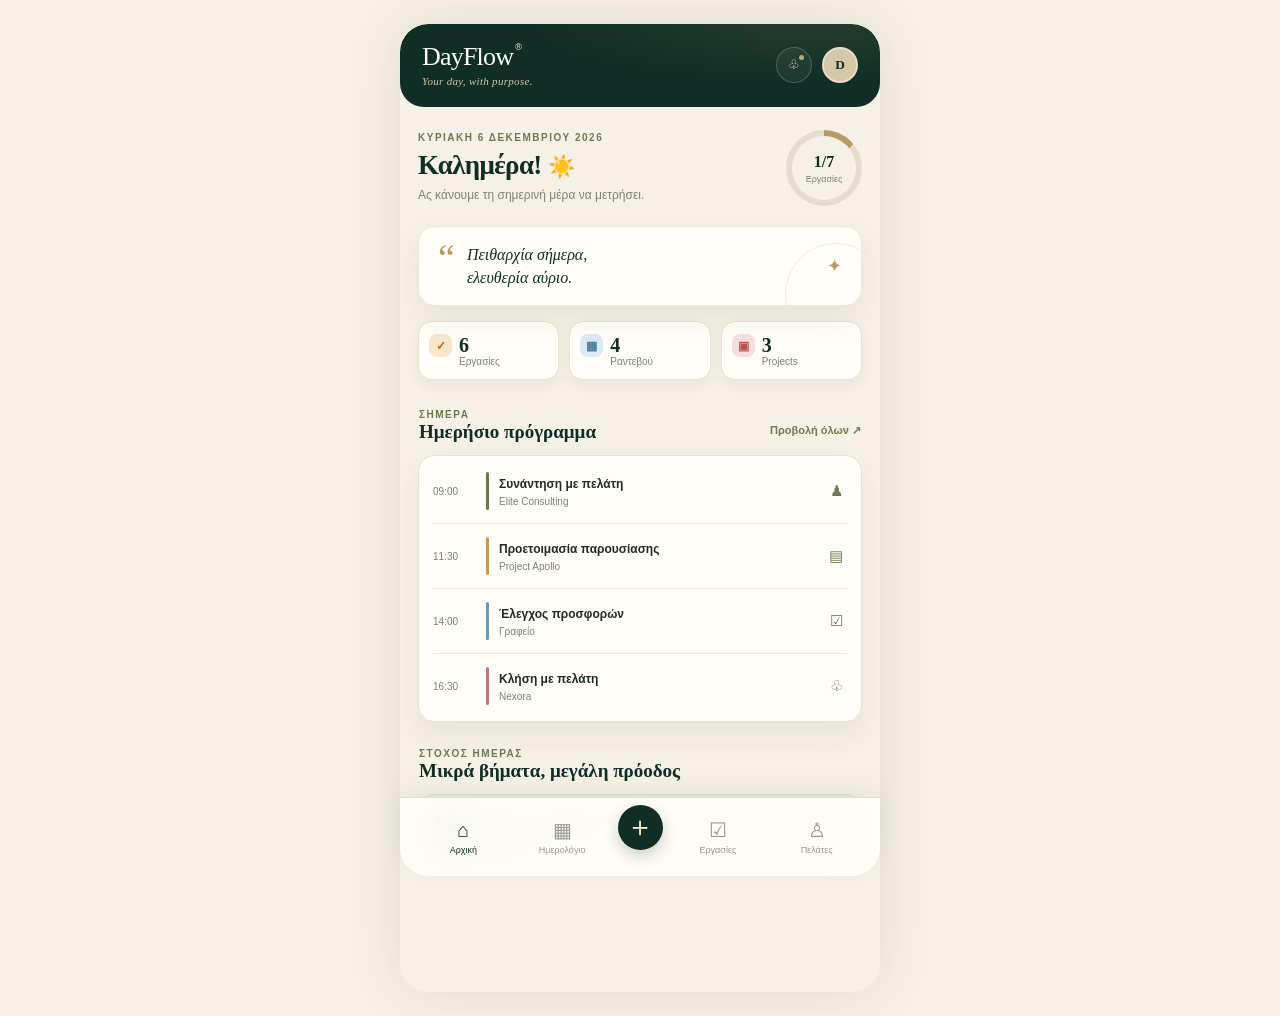
==== index.html @ a5a1eb86 "Add DayFlow app files" ====
<!doctype html>
<html lang="el">
<head>
  <meta charset="utf-8">
  <meta name="viewport" content="width=device-width, initial-scale=1, viewport-fit=cover">
  <meta name="theme-color" content="#102e25">
  <meta name="description" content="DayFlow — προσωπική και επαγγελματική οργάνωση">
  <link rel="manifest" href="manifest.webmanifest">
  <link rel="icon" href="icon.svg" type="image/svg+xml">
  <link rel="stylesheet" href="styles.css">
  <title>DayFlow</title>
</head>
<body>
  <div class="app-shell">
    <header class="topbar">
      <div class="brand-lockup">
        <div class="brand">DayFlow<span>®</span></div>
        <div class="brand-sub">Your day, with purpose.</div>
      </div>
      <div class="top-actions">
        <button class="icon-button" id="notificationsBtn" aria-label="Ειδοποιήσεις">♧<i class="notification-dot"></i></button>
        <button class="avatar" id="profileBtn" aria-label="Προφίλ">D</button>
      </div>
    </header>

    <main id="mainContent">
      <section class="view active" id="view-home">
        <div class="welcome-row">
          <div>
            <p class="eyebrow" id="todayLabel">Τρίτη, 15 Απριλίου 2025</p>
            <h1>Καλημέρα! <span>☀️</span></h1>
            <p class="muted">Ας κάνουμε τη σημερινή μέρα να μετρήσει.</p>
          </div>
          <div class="progress-ring" style="--progress:50%">
            <div><strong id="progressCount">3/6</strong><small>Εργασίες</small></div>
          </div>
        </div>

        <div class="quote-card">
          <span class="quote-mark">“</span>
          <p>Πειθαρχία σήμερα,<br>ελευθερία αύριο.</p>
          <span class="quote-gold">✦</span>
        </div>

        <div class="stat-grid">
          <button class="stat-card" data-goto="tasks"><span class="stat-icon orange">✓</span><strong id="taskStat">5</strong><small>Εργασίες</small></button>
          <button class="stat-card" data-goto="calendar"><span class="stat-icon blue">▦</span><strong id="meetingStat">2</strong><small>Ραντεβού</small></button>
          <button class="stat-card" data-goto="projects"><span class="stat-icon red">▣</span><strong id="projectStat">4</strong><small>Projects</small></button>
        </div>

        <div class="section-heading"><div><span class="section-kicker">Σήμερα</span><h2>Ημερήσιο πρόγραμμα</h2></div><button class="text-button" data-goto="calendar">Προβολή όλων ↗</button></div>
        <div class="timeline-card" id="homeSchedule"></div>
        <div class="section-heading compact"><div><span class="section-kicker">Στόχος ημέρας</span><h2>Μικρά βήματα, μεγάλη πρόοδος</h2></div></div>
        <div class="goal-card"><div class="goal-icon">✧</div><div class="goal-copy"><strong>Κράτα τον ρυθμό σου</strong><p>Ολοκλήρωσε τις σημαντικότερες εργασίες πριν το μεσημέρι.</p><div class="thin-progress"><span id="goalProgress"></span></div></div><span class="goal-percent" id="goalPercent">50%</span></div>
      </section>

      <section class="view" id="view-calendar">
        <div class="page-title-row"><div><p class="eyebrow">Οργάνωσε τον χρόνο σου</p><h1>Ημερολόγιο</h1></div><button class="round-add" data-add="event">＋</button></div>
        <div class="month-head"><button class="plain-icon" id="prevMonth">‹</button><h2 id="monthTitle">Απρίλιος 2025</h2><button class="plain-icon" id="nextMonth">›</button></div>
        <div class="weekday-row"><span>Δε</span><span>Τρ</span><span>Τε</span><span>Πε</span><span>Πα</span><span>Σα</span><span>Κυ</span></div>
        <div class="calendar-grid" id="calendarGrid"></div>
        <div class="segmented" id="calendarModes"><button class="selected" data-mode="day">Ημέρα</button><button data-mode="week">Εβδομάδα</button><button data-mode="month">Μήνας</button></div>
        <div class="section-heading"><div><span class="section-kicker" id="selectedDateLabel">15 Απριλίου</span><h2 id="calendarAgendaTitle">Πρόγραμμα ημέρας</h2></div><button class="text-button" data-add="event">+ Νέο</button></div>
        <div class="agenda-list" id="calendarAgenda"></div>
      </section>

      <section class="view" id="view-tasks">
        <div class="page-title-row"><div><p class="eyebrow">Συγκεντρώσου σε όσα μετρούν</p><h1>Εργασίες</h1></div><button class="round-add" data-add="task">＋</button></div>
        <div class="filter-pills" id="taskFilters"><button class="selected" data-filter="all">Όλες</button><button data-filter="today">Σημερινές</button><button data-filter="progress">Σε εξέλιξη</button><button data-filter="done">Ολοκληρωμένες</button></div>
        <label class="search-box"><span>⌕</span><input id="taskSearch" placeholder="Αναζήτηση εργασιών..."><button id="clearSearch" aria-label="Καθαρισμός">×</button></label>
        <div id="taskList" class="task-groups"></div>
      </section>

      <section class="view" id="view-clients">
        <div class="page-title-row"><div><p class="eyebrow">Οι επαγγελματικές σου σχέσεις</p><h1>Πελάτες</h1></div><button class="round-add" data-add="client">＋</button></div>
        <label class="search-box"><span>⌕</span><input id="clientSearch" placeholder="Αναζήτηση πελατών..."></label>
        <div class="filter-pills" id="clientFilters"><button class="selected" data-filter="all">Όλοι</button><button data-filter="active">Ενεργοί</button><button data-filter="prospect">Προοπτικοί</button></div>
        <div class="client-list" id="clientList"></div>
      </section>

      <section class="view" id="view-projects">
        <div class="page-title-row"><div><p class="eyebrow">Από την ιδέα στην υλοποίηση</p><h1>Projects</h1></div><button class="round-add" data-add="project">＋</button></div>
        <div class="filter-pills" id="projectFilters"><button class="selected" data-filter="all">Όλα</button><button data-filter="progress">Σε εξέλιξη</button><button data-filter="done">Ολοκληρωμένα</button></div>
        <div class="project-list" id="projectList"></div>
      </section>

      <section class="view" id="view-settings">
        <div class="page-title-row"><div><p class="eyebrow">Προσαρμοσμένο σε εσένα</p><h1>Ρυθμίσεις</h1></div><div class="settings-seal">✦</div></div>
        <div class="settings-card"><h3>Εμφάνιση</h3><div class="setting-row"><span>Χρώμα εφαρμογής</span><span class="swatch"></span><select id="themeSelect"><option value="forest">Κυπαρισσί</option><option value="olive">Ελιά</option><option value="burgundy">Μπορντό</option></select></div><div class="setting-row"><span>Συμπαγής προβολή</span><label class="switch"><input id="compactToggle" type="checkbox"><span></span></label></div></div>
        <div class="settings-card"><h3>Υπενθυμίσεις</h3><div class="setting-row"><span>Υπενθυμίσεις εργασιών</span><label class="switch"><input type="checkbox" checked><span></span></label></div><div class="setting-row"><span>Υπενθυμίσεις ραντεβού</span><label class="switch"><input type="checkbox" checked><span></span></label></div><div class="setting-row"><span>Ημερήσια σύνοψη</span><label class="switch"><input type="checkbox"><span></span></label></div><p class="settings-note">Οι ειδοποιήσεις συστήματος χρειάζονται άδεια από τη συσκευή και υποστήριξη από τον browser.</p></div>
        <div class="settings-card"><h3>Τα δεδομένα σου</h3><button class="setting-action" id="exportBtn"><span>⇩</span><span><strong>Εξαγωγή δεδομένων</strong><small>Αποθήκευση αντιγράφου JSON</small></span><b>›</b></button><label class="setting-action import-action"><span>⇧</span><span><strong>Εισαγωγή δεδομένων</strong><small>Επαναφορά από αντίγραφο</small></span><b>›</b><input id="importInput" type="file" accept="application/json"></label><button class="setting-action danger" id="resetBtn"><span>⌫</span><span><strong>Επαναφορά demo δεδομένων</strong><small>Επαναφέρει τα αρχικά παραδείγματα</small></span><b>›</b></button></div>
        <p class="app-version">DAYFLOW · YOUR DAY, WITH PURPOSE · v0.2</p>
      </section>
    </main>

    <nav class="bottom-nav" aria-label="Κύρια πλοήγηση">
      <button class="nav-item active" data-view="home"><span class="nav-glyph">⌂</span><small>Αρχική</small></button>
      <button class="nav-item" data-view="calendar"><span class="nav-glyph">▦</span><small>Ημερολόγιο</small></button>
      <button class="nav-add" id="quickAdd" aria-label="Προσθήκη">＋</button>
      <button class="nav-item" data-view="tasks"><span class="nav-glyph">☑</span><small>Εργασίες</small></button>
      <button class="nav-item" data-view="clients"><span class="nav-glyph">♙</span><small>Πελάτες</small></button>
    </nav>
  </div>

  <div class="modal-backdrop" id="modalBackdrop">
    <section class="modal-sheet" role="dialog" aria-modal="true" aria-labelledby="modalTitle">
      <div class="sheet-handle"></div>
      <div class="modal-heading"><div><p class="eyebrow" id="modalEyebrow">DAYFLOW · ΝΕΑ ΚΑΤΑΧΩΡΙΣΗ</p><h2 id="modalTitle">Νέα εργασία</h2></div><button class="plain-icon" id="closeModal" aria-label="Κλείσιμο">×</button></div>
      <form id="entryForm">
        <input type="hidden" id="entryType">
        <label class="field-label">Τίτλος<input id="entryTitle" required maxlength="100" placeholder="π.χ. Προετοιμασία παρουσίασης"></label>
        <label class="field-label">Περιγραφή<textarea id="entryDescription" rows="2" placeholder="Πρόσθεσε λεπτομέρειες..."></textarea></label>
        <div class="field-pair"><label class="field-label">Ημερομηνία<input id="entryDate" type="date" required></label><label class="field-label">Ώρα<input id="entryTime" type="time" value="10:00"></label></div>
        <div class="field-pair"><label class="field-label">Προτεραιότητα<select id="entryPriority"><option value="medium">Μεσαία</option><option value="high">Υψηλή</option><option value="low">Χαμηλή</option></select></label><label class="field-label">Κατηγορία<select id="entryCategory"><option>Εργασία</option><option>Προσωπικά</option><option>Συνάντηση</option><option>Οικονομικά</option><option>Υγεία</option></select></label></div>
        <label class="field-label">Υπενθύμιση<select id="entryReminder"><option value="none">Χωρίς υπενθύμιση</option><option value="10">10 λεπτά πριν</option><option value="30">30 λεπτά πριν</option><option value="60">1 ώρα πριν</option></select></label>
        <button class="primary-button" type="submit" id="saveEntry">Αποθήκευση καταχώρισης <span>↗</span></button>
      </form>
    </section>
  </div>
  <div class="toast" id="toast" role="status"></div>
  <script src="app.js"></script>
</body>
</html>
---- styles.css ----
:root{--forest:#102e25;--forest2:#183e31;--olive:#6d7850;--gold:#b79b61;--cream:#f6f1e6;--paper:#fffdf7;--ink:#202b25;--muted:#7c8177;--line:#e8e0d1;--rose:#f2d6d5;--blue:#d9e8ef;--sage:#dce8d7;--amber:#f5e5bd;--shadow:0 12px 30px rgba(35,45,34,.07)}
*{box-sizing:border-box}html{background:#e8e3d8}body{margin:0;color:var(--ink);font-family:Inter,-apple-system,BlinkMacSystemFont,"Segoe UI",sans-serif;background:var(--cream);font-size:14px;-webkit-font-smoothing:antialiased}.app-shell{max-width:480px;min-height:100dvh;margin:0 auto;background:var(--cream);position:relative;padding-bottom:92px;overflow:hidden;box-shadow:0 0 55px #1d34251c}.topbar{background:var(--forest);color:#fffdf7;padding:18px 22px 20px;display:flex;align-items:center;justify-content:space-between;border-radius:0 0 24px 24px;position:relative}.topbar:after{content:"";position:absolute;inset:0;opacity:.12;background:radial-gradient(ellipse at 90% 0%,#b8a36c 0,transparent 50%);pointer-events:none}.brand{font-family:Georgia,serif;font-size:26px;letter-spacing:-.8px}.brand span{font:9px sans-serif;vertical-align:top;margin-left:2px}.brand-sub{font:italic 11px Georgia,serif;color:#d0c7a9;margin-top:3px;letter-spacing:.3px}.top-actions{display:flex;gap:10px;align-items:center;z-index:1}.icon-button,.avatar{width:36px;height:36px;border-radius:50%;display:grid;place-items:center;border:1px solid #ffffff30;background:#ffffff0d;color:#f6f1e6;position:relative}.notification-dot{position:absolute;right:7px;top:7px;width:5px;height:5px;background:#c4a76a;border-radius:50%}.avatar{background:#d6c7a8;color:var(--forest);font-family:Georgia,serif;font-weight:bold;border:2px solid #ffffff65}main{padding:23px 18px 28px}.view{display:none;animation:fade .22s ease}.view.active{display:block}@keyframes fade{from{opacity:.4;transform:translateY(4px)}to{opacity:1;transform:none}}h1,h2,h3,p{margin-top:0}h1{font:600 27px Georgia,serif;letter-spacing:-.65px;margin-bottom:5px;color:var(--forest)}h1 span{font-family:sans-serif;font-size:22px}.eyebrow,.section-kicker{font-size:10px;text-transform:uppercase;letter-spacing:1.5px;color:var(--olive);font-weight:700;margin:0 0 7px}.muted{font-size:12px;color:var(--muted);margin:0;line-height:1.5}.welcome-row{display:flex;justify-content:space-between;align-items:center;gap:12px}.progress-ring{width:76px;height:76px;flex:none;border-radius:50%;display:grid;place-items:center;background:conic-gradient(var(--gold) var(--progress),#e4ddcd 0);position:relative}.progress-ring:before{content:"";position:absolute;inset:6px;background:var(--cream);border-radius:50%}.progress-ring div{position:relative;text-align:center;display:flex;flex-direction:column;gap:3px}.progress-ring strong{font:600 16px Georgia,serif;color:var(--forest)}.progress-ring small{font-size:9px;color:var(--muted)}.quote-card{margin:20px 0 15px;background:var(--paper);border:1px solid #eee6d7;border-radius:17px;padding:16px 19px;display:flex;align-items:center;gap:12px;box-shadow:var(--shadow);position:relative;overflow:hidden}.quote-card:after{content:"";position:absolute;right:-26px;bottom:-40px;width:100px;height:100px;border:1px solid #c8b27c40;border-radius:50%}.quote-mark{font:38px Georgia,serif;color:var(--gold);align-self:flex-start;line-height:.8}.quote-card p{font:italic 16px Georgia,serif;color:var(--forest);line-height:1.45;margin:0}.quote-gold{margin-left:auto;color:var(--gold);font-size:18px}.stat-grid{display:grid;grid-template-columns:repeat(3,1fr);gap:10px}.stat-card{background:var(--paper);border:1px solid var(--line);border-radius:14px;padding:12px 10px;text-align:left;display:grid;grid-template-columns:24px 1fr;column-gap:6px;align-items:center;color:var(--ink);box-shadow:0 5px 14px #172e2010}.stat-icon{width:23px;height:23px;display:grid;place-items:center;border-radius:8px;font-weight:bold;font-size:12px}.orange{background:#f9e5cb;color:#b46c28}.blue{background:#dce8f3;color:#4b7b9b}.red{background:#f6dedd;color:#b5524b}.stat-card strong{font:600 20px Georgia,serif;color:var(--forest)}.stat-card small{grid-column:2;font-size:10px;color:var(--muted);margin-top:-1px}.section-heading{display:flex;align-items:end;justify-content:space-between;margin:25px 1px 12px;gap:8px}.section-heading h2{font:600 19px Georgia,serif;color:var(--forest);margin:0}.section-heading .section-kicker{margin-bottom:5px}.text-button{border:0;background:transparent;color:var(--olive);font-size:11px;font-weight:700;padding:6px 0;white-space:nowrap}.timeline-card{background:var(--paper);border:1px solid var(--line);border-radius:16px;padding:3px 14px;box-shadow:var(--shadow)}.timeline-row{display:grid;grid-template-columns:43px 3px 1fr 22px;gap:10px;align-items:center;padding:13px 0;border-bottom:1px solid #eee8dc}.timeline-row:last-child{border-bottom:0}.time{font-size:10px;color:var(--muted);font-variant-numeric:tabular-nums}.timeline-line{height:38px;border-radius:5px;background:var(--olive)}.timeline-row:nth-child(2) .timeline-line{background:#c69b4c}.timeline-row:nth-child(3) .timeline-line{background:#7197b2}.timeline-row:nth-child(4) .timeline-line{background:#bb7a79}.timeline-title{font-size:12px;font-weight:650;line-height:1.4}.timeline-sub{font-size:10px;color:var(--muted);margin-top:3px}.timeline-symbol{color:var(--olive);font-size:15px;text-align:center}.compact{margin-top:22px}.goal-card{display:flex;align-items:center;gap:12px;background:#e7eadb;border:1px solid #d8dfc7;border-radius:15px;padding:14px}.goal-icon{width:36px;height:36px;display:grid;place-items:center;background:var(--forest);color:#e2d1a0;border-radius:11px;font-size:20px;flex:none}.goal-copy{flex:1;min-width:0}.goal-copy strong{font:600 14px Georgia,serif;color:var(--forest)}.goal-copy p{font-size:10px;color:#6c7563;margin:5px 0 8px;line-height:1.4}.thin-progress{height:4px;background:#cbd3bb;border-radius:4px;overflow:hidden}.thin-progress span{display:block;width:50%;height:100%;background:var(--forest);border-radius:4px}.goal-percent{font-size:11px;color:var(--forest);font-weight:700}.page-title-row{display:flex;justify-content:space-between;align-items:center;margin-bottom:20px}.page-title-row h1{margin:0}.round-add{width:38px;height:38px;border:0;background:var(--forest);color:#fff8e9;border-radius:50%;font-size:24px;box-shadow:0 5px 12px #102e2524}.month-head{display:flex;align-items:center;justify-content:space-between;margin:8px 0 17px}.month-head h2{font:600 18px Georgia,serif;color:var(--forest);margin:0}.plain-icon{border:0;background:transparent;color:var(--forest);font-size:27px;width:34px;height:34px}.weekday-row,.calendar-grid{display:grid;grid-template-columns:repeat(7,1fr);gap:5px}.weekday-row{font-size:10px;color:var(--muted);text-align:center;margin-bottom:9px}.calendar-day{min-height:42px;border:0;background:transparent;border-radius:12px;color:var(--ink);font-size:12px;position:relative}.calendar-day.muted-day{color:#c2bdb1}.calendar-day.selected{background:var(--forest);color:#fff8e9;box-shadow:0 4px 10px #102e2528}.calendar-day.today:not(.selected){border:1px solid var(--gold)}.calendar-day.has-events:after{content:"";width:4px;height:4px;background:var(--gold);border-radius:50%;position:absolute;bottom:4px;left:calc(50% - 2px)}.calendar-day.selected:after{background:#e3ce93}.segmented{display:flex;gap:4px;background:#eae4d7;padding:4px;border-radius:12px;margin:18px 0 22px}.segmented button{flex:1;border:0;background:transparent;padding:9px 3px;border-radius:9px;color:var(--muted);font-size:11px}.segmented button.selected{background:var(--forest);color:#fff8e9;box-shadow:0 3px 8px #102e251f}.agenda-list{display:grid;gap:9px}.agenda-item{display:grid;grid-template-columns:46px 4px 1fr auto;gap:10px;align-items:center;background:var(--paper);border:1px solid var(--line);border-radius:13px;padding:12px}.agenda-time{font-size:10px;color:var(--muted)}.agenda-bar{height:42px;border-radius:5px;background:#d9e8ef}.agenda-item:nth-child(3n+2) .agenda-bar{background:#dce8d7}.agenda-item:nth-child(3n) .agenda-bar{background:#f4dfb4}.agenda-title{font-size:12px;font-weight:700}.agenda-sub{font-size:10px;color:var(--muted);margin-top:4px}.agenda-tag{font-size:9px;color:var(--olive);background:#e8eddf;border-radius:7px;padding:5px 6px}.filter-pills{display:flex;gap:6px;overflow-x:auto;padding:1px 0 13px;scrollbar-width:none}.filter-pills button{white-space:nowrap;border:1px solid #e4dccd;border-radius:18px;padding:8px 12px;background:#fffaf0;color:var(--muted);font-size:10px}.filter-pills button.selected{background:var(--forest);border-color:var(--forest);color:#fff8e9}.search-box{display:flex;align-items:center;gap:9px;background:var(--paper);border:1px solid var(--line);border-radius:12px;padding:0 12px;height:43px;margin:4px 0 18px;color:var(--muted)}.search-box span{font-size:21px}.search-box input{border:0;outline:0;background:transparent;min-width:0;flex:1;font:inherit;font-size:12px;color:var(--ink)}.search-box button{border:0;background:transparent;color:var(--muted);font-size:18px}.task-groups{display:grid;gap:18px}.task-group-title{display:flex;align-items:center;gap:8px;font-size:12px;font-weight:750;margin:0 0 8px}.group-dot{width:20px;height:20px;border-radius:7px;display:grid;place-items:center;font-size:11px}.task-card{display:grid;grid-template-columns:22px 1fr 24px;gap:10px;align-items:center;padding:13px 10px;background:var(--paper);border:1px solid var(--line);border-radius:13px;margin-bottom:8px}.check-button{width:19px;height:19px;border:1.5px solid #a6a18f;border-radius:50%;background:transparent;color:white;display:grid;place-items:center;padding:0}.task-card.done .check-button{background:var(--forest);border-color:var(--forest)}.task-card.done .task-name{text-decoration:line-through;color:#99998d}.task-name{font-size:12px;font-weight:700;line-height:1.4}.task-meta{display:flex;gap:7px;align-items:center;flex-wrap:wrap;font-size:10px;color:var(--muted);margin-top:5px}.priority{font-size:9px;font-weight:700;border-radius:6px;padding:4px 6px}.priority.high{color:#a84b45;background:#f8dfda}.priority.medium{color:#94651e;background:#f6e8c9}.priority.low{color:#527b58;background:#e0ebdc}.more-button{border:0;background:transparent;color:#9c9b8f;font-size:18px}.client-list,.project-list{display:grid;gap:10px}.client-card{display:flex;gap:12px;align-items:center;background:var(--paper);border:1px solid var(--line);border-radius:15px;padding:14px}.client-monogram{width:43px;height:43px;border-radius:13px;background:var(--forest);color:#f4e9ce;display:grid;place-items:center;font:20px Georgia,serif;flex:none}.client-info{min-width:0;flex:1}.client-info strong,.project-top strong{display:block;font:600 14px Georgia,serif;color:var(--forest)}.client-info small{display:block;font-size:10px;color:var(--muted);margin-top:5px}.status-pill{font-size:9px;padding:5px 7px;border-radius:7px;background:#dfeadd;color:#456c4a;white-space:nowrap}.status-pill.prospect{background:#f6e7c6;color:#93651d}.project-card{background:var(--paper);border:1px solid var(--line);border-radius:15px;padding:15px}.project-top{display:flex;gap:11px;align-items:center}.project-icon{width:40px;height:40px;border-radius:12px;background:#e1e7d6;color:var(--forest);display:grid;place-items:center;font-size:18px}.project-top>div:nth-child(2){flex:1}.project-top small{display:block;color:var(--muted);font-size:10px;margin-top:5px}.project-count{font-size:10px;color:var(--olive)}.project-progress-meta{display:flex;justify-content:space-between;margin:14px 0 6px;font-size:10px;color:var(--muted)}.project-progress{height:6px;background:#ece6d9;border-radius:6px;overflow:hidden}.project-progress span{display:block;height:100%;background:var(--forest);border-radius:6px}.settings-seal{width:40px;height:40px;border-radius:50%;display:grid;place-items:center;background:#e6e8d8;color:var(--olive);font-size:20px}.settings-card{background:var(--paper);border:1px solid var(--line);border-radius:15px;padding:15px;margin-bottom:13px}.settings-card h3{font:600 17px Georgia,serif;color:var(--forest);margin:0 0 9px}.setting-row{min-height:49px;border-top:1px solid #eee8dc;display:flex;align-items:center;gap:9px;font-size:12px}.setting-row>span:first-child{flex:1}.setting-row select{border:0;background:transparent;color:var(--muted);font:inherit;max-width:120px}.swatch{width:13px;height:13px;border-radius:50%;background:var(--forest);border:2px solid #d7d2c2}.switch{position:relative;width:36px;height:20px;flex:none}.switch input{opacity:0;width:0;height:0}.switch span{position:absolute;inset:0;background:#d7d4c9;border-radius:20px;transition:.2s}.switch span:before{content:"";position:absolute;width:14px;height:14px;left:3px;top:3px;background:white;border-radius:50%;transition:.2s;box-shadow:0 1px 3px #0002}.switch input:checked+span{background:var(--forest)}.switch input:checked+span:before{transform:translateX(16px)}.setting-action{display:flex;align-items:center;gap:12px;width:100%;border:0;border-top:1px solid #eee8dc;background:transparent;text-align:left;padding:12px 0;color:var(--ink)}.setting-action>span:first-child{width:30px;height:30px;border-radius:9px;background:#e9ecdf;color:var(--forest);display:grid;place-items:center;font-size:16px}.setting-action>span:nth-child(2){flex:1}.setting-action strong{display:block;font-size:12px}.setting-action small{display:block;color:var(--muted);font-size:10px;margin-top:4px}.setting-action b{font-size:20px;color:#aaa494;font-weight:400}.setting-action.danger>span:first-child{background:#f7e2df;color:#aa4e48}.import-action{position:relative;cursor:pointer}.import-action input{position:absolute;inset:0;opacity:0;width:100%;cursor:pointer}.settings-note{font-size:10px;line-height:1.5;color:var(--muted);margin:7px 0 0}.app-version{text-align:center;color:#a39e90;font-size:9px;letter-spacing:1.4px;margin:23px 0 0}.bottom-nav{position:fixed;z-index:10;bottom:0;left:50%;transform:translateX(-50%);width:min(480px,100%);height:79px;padding:9px 14px calc(9px + env(safe-area-inset-bottom));display:flex;justify-content:space-between;align-items:center;background:#fffdf7f2;backdrop-filter:blur(18px);border-top:1px solid #e7e0d2;box-shadow:0 -8px 25px #203b2910}.nav-item{flex:1;display:flex;flex-direction:column;align-items:center;gap:4px;border:0;background:transparent;color:#96998e;padding:3px 0}.nav-glyph{font-size:20px;line-height:22px}.nav-item small{font-size:9px}.nav-item.active{color:var(--forest)}.nav-item.active .nav-glyph{color:var(--forest)}.nav-add{width:45px;height:45px;border-radius:50%;border:0;background:var(--forest);color:#f7edcf;font-size:28px;box-shadow:0 6px 15px #102e2533;flex:none;margin:-20px 6px 0}.modal-backdrop{position:fixed;z-index:30;inset:0;background:#101e18a8;display:none;align-items:flex-end;justify-content:center}.modal-backdrop.open{display:flex}.modal-sheet{width:min(480px,100%);max-height:92dvh;overflow:auto;background:var(--cream);border-radius:24px 24px 0 0;padding:10px 20px calc(22px + env(safe-area-inset-bottom));box-shadow:0 -15px 50px #0002;animation:sheetUp .22s ease}@keyframes sheetUp{from{transform:translateY(40px);opacity:.6}to{transform:none;opacity:1}}.sheet-handle{height:4px;width:38px;background:#d5cdbd;border-radius:4px;margin:0 auto 20px}.modal-heading{display:flex;justify-content:space-between;align-items:center;margin-bottom:20px}.modal-heading h2{font:600 25px Georgia,serif;color:var(--forest);margin:0}.modal-heading .eyebrow{font-size:9px}.field-label{display:block;font-size:11px;font-weight:700;color:#5c665a;margin-bottom:14px}.field-label input,.field-label textarea,.field-label select{display:block;width:100%;margin-top:7px;background:var(--paper);border:1px solid #e4dccd;border-radius:10px;padding:12px 11px;color:var(--ink);font:12px inherit;font-size:12px;outline:none}.field-label input:focus,.field-label textarea:focus,.field-label select:focus{border-color:var(--olive);box-shadow:0 0 0 3px #6d78501b}.field-label textarea{resize:vertical}.field-pair{display:grid;grid-template-columns:1fr 1fr;gap:10px}.primary-button{width:100%;border:0;border-radius:12px;background:var(--forest);color:#fff8e9;padding:15px;font-size:13px;font-weight:700;display:flex;justify-content:space-between;align-items:center;margin-top:6px}.toast{position:fixed;z-index:50;bottom:95px;left:50%;transform:translate(-50%,20px);background:var(--forest);color:#fff8e9;padding:12px 17px;border-radius:12px;box-shadow:var(--shadow);font-size:12px;opacity:0;pointer-events:none;transition:.2s;max-width:90%;text-align:center}.toast.show{opacity:1;transform:translate(-50%,0)}.empty-state{background:var(--paper);border:1px dashed #d8d0bf;border-radius:14px;padding:24px 15px;text-align:center;color:var(--muted);font-size:12px}.empty-state strong{display:block;color:var(--forest);font:17px Georgia,serif;margin-bottom:6px}.compact-mode .timeline-row,.compact-mode .task-card{padding-top:8px;padding-bottom:8px}.theme-olive{--forest:#424d2f;--forest2:#596640;--olive:#78845a;--gold:#b7a05e}.theme-burgundy{--forest:#432329;--forest2:#60313a;--olive:#8d6062;--gold:#c0a16a}
@media(min-width:700px){body{padding:24px 0}.app-shell{border-radius:28px;min-height:calc(100dvh - 48px)}.topbar{border-radius:28px 28px 24px 24px}.bottom-nav{bottom:24px;border-radius:0 0 28px 28px}.modal-backdrop{align-items:center}.modal-sheet{border-radius:24px;max-height:88dvh}.sheet-handle{display:none}}
@media(max-width:360px){main{padding:20px 13px}.topbar{padding-left:17px;padding-right:17px}.stat-grid{gap:7px}.stat-card{padding:10px 7px}.stat-card strong{font-size:18px}.welcome-row h1{font-size:24px}.progress-ring{width:68px;height:68px}}
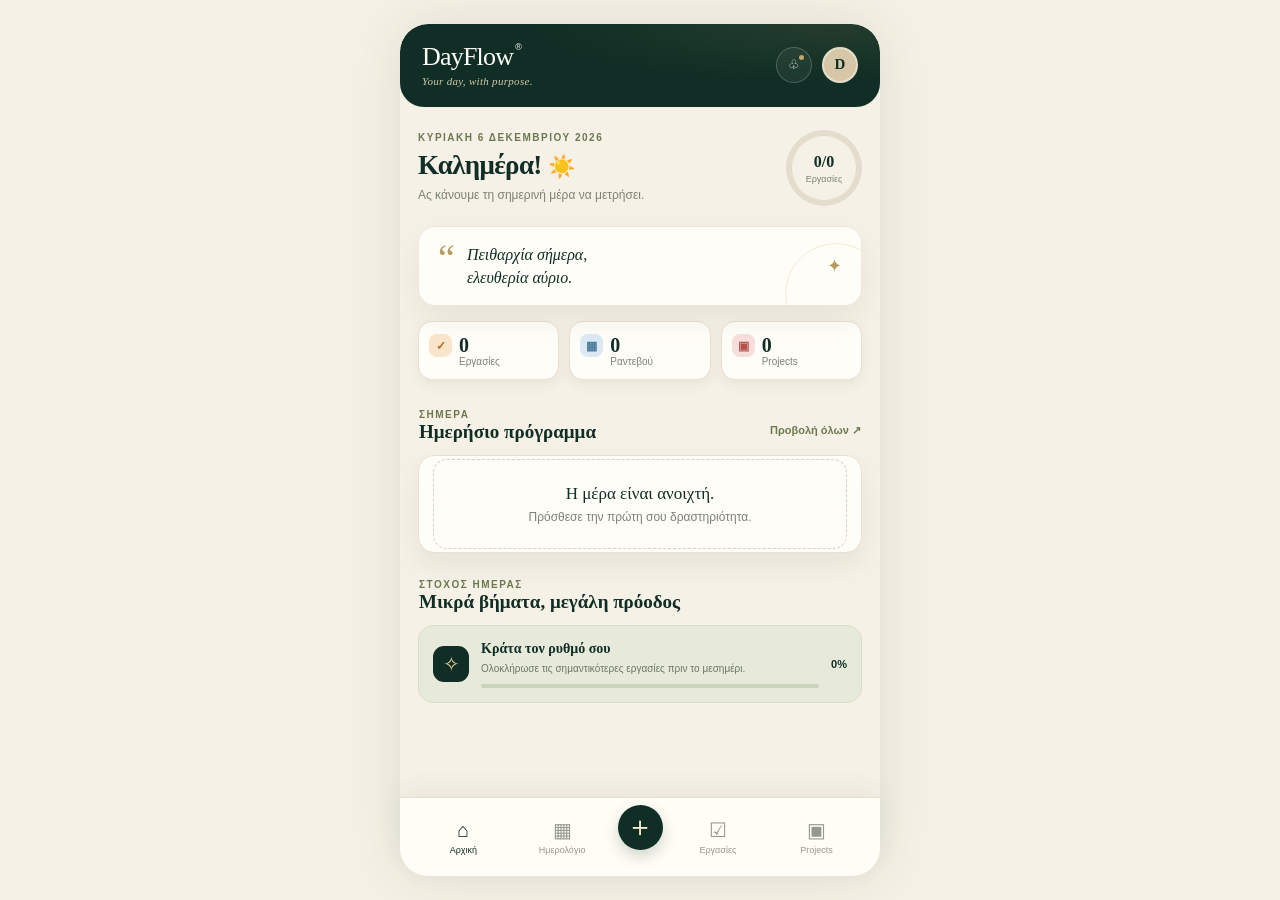
==== commit a8cd71d8: "update1.0" ====
--- a/index.html
+++ b/index.html
@@ -27,12 +27,12 @@
       <section class="view active" id="view-home">
         <div class="welcome-row">
           <div>
-            <p class="eyebrow" id="todayLabel">Τρίτη, 15 Απριλίου 2025</p>
-            <h1>Καλημέρα! <span>☀️</span></h1>
+            <p class="eyebrow" id="todayLabel"></p>
+            <h1 id="welcomeTitle">Καλημέρα! <span>☀️</span></h1>
             <p class="muted">Ας κάνουμε τη σημερινή μέρα να μετρήσει.</p>
           </div>
-          <div class="progress-ring" style="--progress:50%">
-            <div><strong id="progressCount">3/6</strong><small>Εργασίες</small></div>
+          <div class="progress-ring" style="--progress:0%">
+            <div><strong id="progressCount">0/0</strong><small>Εργασίες</small></div>
           </div>
         </div>
 
@@ -43,24 +43,24 @@
         </div>
 
         <div class="stat-grid">
-          <button class="stat-card" data-goto="tasks"><span class="stat-icon orange">✓</span><strong id="taskStat">5</strong><small>Εργασίες</small></button>
-          <button class="stat-card" data-goto="calendar"><span class="stat-icon blue">▦</span><strong id="meetingStat">2</strong><small>Ραντεβού</small></button>
-          <button class="stat-card" data-goto="projects"><span class="stat-icon red">▣</span><strong id="projectStat">4</strong><small>Projects</small></button>
+          <button class="stat-card" data-goto="tasks"><span class="stat-icon orange">✓</span><strong id="taskStat">0</strong><small>Εργασίες</small></button>
+          <button class="stat-card" data-goto="calendar"><span class="stat-icon blue">▦</span><strong id="meetingStat">0</strong><small>Ραντεβού</small></button>
+          <button class="stat-card" data-goto="projects"><span class="stat-icon red">▣</span><strong id="projectStat">0</strong><small>Projects</small></button>
         </div>
 
         <div class="section-heading"><div><span class="section-kicker">Σήμερα</span><h2>Ημερήσιο πρόγραμμα</h2></div><button class="text-button" data-goto="calendar">Προβολή όλων ↗</button></div>
         <div class="timeline-card" id="homeSchedule"></div>
         <div class="section-heading compact"><div><span class="section-kicker">Στόχος ημέρας</span><h2>Μικρά βήματα, μεγάλη πρόοδος</h2></div></div>
-        <div class="goal-card"><div class="goal-icon">✧</div><div class="goal-copy"><strong>Κράτα τον ρυθμό σου</strong><p>Ολοκλήρωσε τις σημαντικότερες εργασίες πριν το μεσημέρι.</p><div class="thin-progress"><span id="goalProgress"></span></div></div><span class="goal-percent" id="goalPercent">50%</span></div>
+        <div class="goal-card"><div class="goal-icon">✧</div><div class="goal-copy"><strong>Κράτα τον ρυθμό σου</strong><p>Ολοκλήρωσε τις σημαντικότερες εργασίες πριν το μεσημέρι.</p><div class="thin-progress"><span id="goalProgress"></span></div></div><span class="goal-percent" id="goalPercent">0%</span></div>
       </section>
 
       <section class="view" id="view-calendar">
         <div class="page-title-row"><div><p class="eyebrow">Οργάνωσε τον χρόνο σου</p><h1>Ημερολόγιο</h1></div><button class="round-add" data-add="event">＋</button></div>
-        <div class="month-head"><button class="plain-icon" id="prevMonth">‹</button><h2 id="monthTitle">Απρίλιος 2025</h2><button class="plain-icon" id="nextMonth">›</button></div>
+        <div class="month-head"><button class="plain-icon" id="prevMonth">‹</button><h2 id="monthTitle"></h2><button class="plain-icon" id="nextMonth">›</button></div>
         <div class="weekday-row"><span>Δε</span><span>Τρ</span><span>Τε</span><span>Πε</span><span>Πα</span><span>Σα</span><span>Κυ</span></div>
         <div class="calendar-grid" id="calendarGrid"></div>
         <div class="segmented" id="calendarModes"><button class="selected" data-mode="day">Ημέρα</button><button data-mode="week">Εβδομάδα</button><button data-mode="month">Μήνας</button></div>
-        <div class="section-heading"><div><span class="section-kicker" id="selectedDateLabel">15 Απριλίου</span><h2 id="calendarAgendaTitle">Πρόγραμμα ημέρας</h2></div><button class="text-button" data-add="event">+ Νέο</button></div>
+        <div class="section-heading"><div><span class="section-kicker" id="selectedDateLabel"></span><h2 id="calendarAgendaTitle">Πρόγραμμα ημέρας</h2></div><button class="text-button" data-add="event">+ Νέο</button></div>
         <div class="agenda-list" id="calendarAgenda"></div>
       </section>
 
@@ -71,13 +71,6 @@
         <div id="taskList" class="task-groups"></div>
       </section>
 
-      <section class="view" id="view-clients">
-        <div class="page-title-row"><div><p class="eyebrow">Οι επαγγελματικές σου σχέσεις</p><h1>Πελάτες</h1></div><button class="round-add" data-add="client">＋</button></div>
-        <label class="search-box"><span>⌕</span><input id="clientSearch" placeholder="Αναζήτηση πελατών..."></label>
-        <div class="filter-pills" id="clientFilters"><button class="selected" data-filter="all">Όλοι</button><button data-filter="active">Ενεργοί</button><button data-filter="prospect">Προοπτικοί</button></div>
-        <div class="client-list" id="clientList"></div>
-      </section>
-
       <section class="view" id="view-projects">
         <div class="page-title-row"><div><p class="eyebrow">Από την ιδέα στην υλοποίηση</p><h1>Projects</h1></div><button class="round-add" data-add="project">＋</button></div>
         <div class="filter-pills" id="projectFilters"><button class="selected" data-filter="all">Όλα</button><button data-filter="progress">Σε εξέλιξη</button><button data-filter="done">Ολοκληρωμένα</button></div>
@@ -86,10 +79,37 @@
 
       <section class="view" id="view-settings">
         <div class="page-title-row"><div><p class="eyebrow">Προσαρμοσμένο σε εσένα</p><h1>Ρυθμίσεις</h1></div><div class="settings-seal">✦</div></div>
-        <div class="settings-card"><h3>Εμφάνιση</h3><div class="setting-row"><span>Χρώμα εφαρμογής</span><span class="swatch"></span><select id="themeSelect"><option value="forest">Κυπαρισσί</option><option value="olive">Ελιά</option><option value="burgundy">Μπορντό</option></select></div><div class="setting-row"><span>Συμπαγής προβολή</span><label class="switch"><input id="compactToggle" type="checkbox"><span></span></label></div></div>
+
+        <div class="settings-card profile-settings-card">
+          <h3>Προσωπικό προφίλ</h3>
+          <div class="profile-editor">
+            <div class="profile-photo-wrap"><div class="profile-photo-preview" id="profilePhotoPreview">D</div><label class="photo-upload-button" for="profilePhotoInput">＋ Φωτογραφία</label><input id="profilePhotoInput" type="file" accept="image/*" class="visually-hidden"></div>
+            <p class="settings-note">Η φωτογραφία και τα στοιχεία προφίλ αποθηκεύονται σε αυτή τη συσκευή.</p>
+          </div>
+          <form id="profileForm">
+            <label class="field-label">Όνομα εμφάνισης<input id="profileName" maxlength="60" placeholder="π.χ. Αλέξανδρος"></label>
+            <label class="field-label">Ιδιότητα / Επάγγελμα<input id="profileRole" maxlength="80" placeholder="π.χ. Creative Director"></label>
+            <label class="field-label">Email<input id="profileEmail" type="email" maxlength="120" placeholder="name@example.com"></label>
+            <label class="field-label">Σύντομη περιγραφή<textarea id="profileBio" rows="2" maxlength="240" placeholder="Λίγα λόγια για εσένα..."></textarea></label>
+            <button class="primary-button" type="submit">Αποθήκευση προφίλ <span>↗</span></button>
+          </form>
+        </div>
+
+        <div class="settings-card"><h3>Εμφάνιση</h3>
+          <div class="setting-row"><span>Χρωματική παλέτα</span><span class="swatch" id="themeSwatch"></span><select id="themeSelect"><option value="forest">Cypress &amp; Antique Gold</option><option value="olive">Olive &amp; Linen</option><option value="burgundy">Burgundy &amp; Champagne</option><option value="navy">Midnight Navy</option></select></div>
+          <div class="palette-preview-grid" aria-label="Προεπισκόπηση χρωματικών παλετών">
+            <button class="palette-chip selected" data-theme="forest" aria-label="Cypress & Antique Gold"><i style="--chip:#102e25"></i><i style="--chip:#b79b61"></i><i style="--chip:#f6f1e6"></i><small>Cypress</small></button>
+            <button class="palette-chip" data-theme="olive" aria-label="Olive & Linen"><i style="--chip:#424d2f"></i><i style="--chip:#b7a05e"></i><i style="--chip:#f3efe2"></i><small>Olive</small></button>
+            <button class="palette-chip" data-theme="burgundy" aria-label="Burgundy & Champagne"><i style="--chip:#48252e"></i><i style="--chip:#c3a06b"></i><i style="--chip:#f7eee6"></i><small>Burgundy</small></button>
+            <button class="palette-chip" data-theme="navy" aria-label="Midnight Navy"><i style="--chip:#172a43"></i><i style="--chip:#b9a77a"></i><i style="--chip:#eef2f5"></i><small>Navy</small></button>
+          </div>
+          <div class="setting-row"><span>Συμπαγής προβολή</span><label class="switch"><input id="compactToggle" type="checkbox"><span></span></label></div>
+        </div>
+
         <div class="settings-card"><h3>Υπενθυμίσεις</h3><div class="setting-row"><span>Υπενθυμίσεις εργασιών</span><label class="switch"><input type="checkbox" checked><span></span></label></div><div class="setting-row"><span>Υπενθυμίσεις ραντεβού</span><label class="switch"><input type="checkbox" checked><span></span></label></div><div class="setting-row"><span>Ημερήσια σύνοψη</span><label class="switch"><input type="checkbox"><span></span></label></div><p class="settings-note">Οι ειδοποιήσεις συστήματος χρειάζονται άδεια από τη συσκευή και υποστήριξη από τον browser.</p></div>
-        <div class="settings-card"><h3>Τα δεδομένα σου</h3><button class="setting-action" id="exportBtn"><span>⇩</span><span><strong>Εξαγωγή δεδομένων</strong><small>Αποθήκευση αντιγράφου JSON</small></span><b>›</b></button><label class="setting-action import-action"><span>⇧</span><span><strong>Εισαγωγή δεδομένων</strong><small>Επαναφορά από αντίγραφο</small></span><b>›</b><input id="importInput" type="file" accept="application/json"></label><button class="setting-action danger" id="resetBtn"><span>⌫</span><span><strong>Επαναφορά demo δεδομένων</strong><small>Επαναφέρει τα αρχικά παραδείγματα</small></span><b>›</b></button></div>
-        <p class="app-version">DAYFLOW · YOUR DAY, WITH PURPOSE · v0.2</p>
+
+        <div class="settings-card"><h3>Τα δεδομένα σου</h3><button class="setting-action" id="exportBtn"><span>⇩</span><span><strong>Εξαγωγή δεδομένων</strong><small>Αποθήκευση αντιγράφου JSON</small></span><b>›</b></button><label class="setting-action import-action"><span>⇧</span><span><strong>Εισαγωγή δεδομένων</strong><small>Επαναφορά από αντίγραφο</small></span><b>›</b><input id="importInput" type="file" accept="application/json"></label></div>
+        <p class="app-version">DAYFLOW · YOUR DAY, WITH PURPOSE · v0.3</p>
       </section>
     </main>
 
@@ -98,7 +118,7 @@
       <button class="nav-item" data-view="calendar"><span class="nav-glyph">▦</span><small>Ημερολόγιο</small></button>
       <button class="nav-add" id="quickAdd" aria-label="Προσθήκη">＋</button>
       <button class="nav-item" data-view="tasks"><span class="nav-glyph">☑</span><small>Εργασίες</small></button>
-      <button class="nav-item" data-view="clients"><span class="nav-glyph">♙</span><small>Πελάτες</small></button>
+      <button class="nav-item" data-view="projects"><span class="nav-glyph">▣</span><small>Projects</small></button>
     </nav>
   </div>
 
@@ -110,9 +130,10 @@
         <input type="hidden" id="entryType">
         <label class="field-label">Τίτλος<input id="entryTitle" required maxlength="100" placeholder="π.χ. Προετοιμασία παρουσίασης"></label>
         <label class="field-label">Περιγραφή<textarea id="entryDescription" rows="2" placeholder="Πρόσθεσε λεπτομέρειες..."></textarea></label>
+        <label class="field-label" id="entryClientWrap">Πελάτης (προαιρετικό)<input id="entryClient" list="clientSuggestions" maxlength="100" placeholder="Γράψε ή επίλεξε πελάτη"><datalist id="clientSuggestions"></datalist></label>
         <div class="field-pair"><label class="field-label">Ημερομηνία<input id="entryDate" type="date" required></label><label class="field-label">Ώρα<input id="entryTime" type="time" value="10:00"></label></div>
         <div class="field-pair"><label class="field-label">Προτεραιότητα<select id="entryPriority"><option value="medium">Μεσαία</option><option value="high">Υψηλή</option><option value="low">Χαμηλή</option></select></label><label class="field-label">Κατηγορία<select id="entryCategory"><option>Εργασία</option><option>Προσωπικά</option><option>Συνάντηση</option><option>Οικονομικά</option><option>Υγεία</option></select></label></div>
-        <label class="field-label">Υπενθύμιση<select id="entryReminder"><option value="none">Χωρίς υπενθύμιση</option><option value="10">10 λεπτά πριν</option><option value="30">30 λεπτά πριν</option><option value="60">1 ώρα πριν</option></select></label>
+        <label class="field-label" id="reminderWrap">Υπενθύμιση<select id="entryReminder"><option value="none">Χωρίς υπενθύμιση</option><option value="10">10 λεπτά πριν</option><option value="30">30 λεπτά πριν</option><option value="60">1 ώρα πριν</option></select></label>
         <button class="primary-button" type="submit" id="saveEntry">Αποθήκευση καταχώρισης <span>↗</span></button>
       </form>
     </section>
--- a/styles.css
+++ b/styles.css
@@ -2,3 +2,18 @@
 *{box-sizing:border-box}html{background:#e8e3d8}body{margin:0;color:var(--ink);font-family:Inter,-apple-system,BlinkMacSystemFont,"Segoe UI",sans-serif;background:var(--cream);font-size:14px;-webkit-font-smoothing:antialiased}.app-shell{max-width:480px;min-height:100dvh;margin:0 auto;background:var(--cream);position:relative;padding-bottom:92px;overflow:hidden;box-shadow:0 0 55px #1d34251c}.topbar{background:var(--forest);color:#fffdf7;padding:18px 22px 20px;display:flex;align-items:center;justify-content:space-between;border-radius:0 0 24px 24px;position:relative}.topbar:after{content:"";position:absolute;inset:0;opacity:.12;background:radial-gradient(ellipse at 90% 0%,#b8a36c 0,transparent 50%);pointer-events:none}.brand{font-family:Georgia,serif;font-size:26px;letter-spacing:-.8px}.brand span{font:9px sans-serif;vertical-align:top;margin-left:2px}.brand-sub{font:italic 11px Georgia,serif;color:#d0c7a9;margin-top:3px;letter-spacing:.3px}.top-actions{display:flex;gap:10px;align-items:center;z-index:1}.icon-button,.avatar{width:36px;height:36px;border-radius:50%;display:grid;place-items:center;border:1px solid #ffffff30;background:#ffffff0d;color:#f6f1e6;position:relative}.notification-dot{position:absolute;right:7px;top:7px;width:5px;height:5px;background:#c4a76a;border-radius:50%}.avatar{background:#d6c7a8;color:var(--forest);font-family:Georgia,serif;font-weight:bold;border:2px solid #ffffff65}main{padding:23px 18px 28px}.view{display:none;animation:fade .22s ease}.view.active{display:block}@keyframes fade{from{opacity:.4;transform:translateY(4px)}to{opacity:1;transform:none}}h1,h2,h3,p{margin-top:0}h1{font:600 27px Georgia,serif;letter-spacing:-.65px;margin-bottom:5px;color:var(--forest)}h1 span{font-family:sans-serif;font-size:22px}.eyebrow,.section-kicker{font-size:10px;text-transform:uppercase;letter-spacing:1.5px;color:var(--olive);font-weight:700;margin:0 0 7px}.muted{font-size:12px;color:var(--muted);margin:0;line-height:1.5}.welcome-row{display:flex;justify-content:space-between;align-items:center;gap:12px}.progress-ring{width:76px;height:76px;flex:none;border-radius:50%;display:grid;place-items:center;background:conic-gradient(var(--gold) var(--progress),#e4ddcd 0);position:relative}.progress-ring:before{content:"";position:absolute;inset:6px;background:var(--cream);border-radius:50%}.progress-ring div{position:relative;text-align:center;display:flex;flex-direction:column;gap:3px}.progress-ring strong{font:600 16px Georgia,serif;color:var(--forest)}.progress-ring small{font-size:9px;color:var(--muted)}.quote-card{margin:20px 0 15px;background:var(--paper);border:1px solid #eee6d7;border-radius:17px;padding:16px 19px;display:flex;align-items:center;gap:12px;box-shadow:var(--shadow);position:relative;overflow:hidden}.quote-card:after{content:"";position:absolute;right:-26px;bottom:-40px;width:100px;height:100px;border:1px solid #c8b27c40;border-radius:50%}.quote-mark{font:38px Georgia,serif;color:var(--gold);align-self:flex-start;line-height:.8}.quote-card p{font:italic 16px Georgia,serif;color:var(--forest);line-height:1.45;margin:0}.quote-gold{margin-left:auto;color:var(--gold);font-size:18px}.stat-grid{display:grid;grid-template-columns:repeat(3,1fr);gap:10px}.stat-card{background:var(--paper);border:1px solid var(--line);border-radius:14px;padding:12px 10px;text-align:left;display:grid;grid-template-columns:24px 1fr;column-gap:6px;align-items:center;color:var(--ink);box-shadow:0 5px 14px #172e2010}.stat-icon{width:23px;height:23px;display:grid;place-items:center;border-radius:8px;font-weight:bold;font-size:12px}.orange{background:#f9e5cb;color:#b46c28}.blue{background:#dce8f3;color:#4b7b9b}.red{background:#f6dedd;color:#b5524b}.stat-card strong{font:600 20px Georgia,serif;color:var(--forest)}.stat-card small{grid-column:2;font-size:10px;color:var(--muted);margin-top:-1px}.section-heading{display:flex;align-items:end;justify-content:space-between;margin:25px 1px 12px;gap:8px}.section-heading h2{font:600 19px Georgia,serif;color:var(--forest);margin:0}.section-heading .section-kicker{margin-bottom:5px}.text-button{border:0;background:transparent;color:var(--olive);font-size:11px;font-weight:700;padding:6px 0;white-space:nowrap}.timeline-card{background:var(--paper);border:1px solid var(--line);border-radius:16px;padding:3px 14px;box-shadow:var(--shadow)}.timeline-row{display:grid;grid-template-columns:43px 3px 1fr 22px;gap:10px;align-items:center;padding:13px 0;border-bottom:1px solid #eee8dc}.timeline-row:last-child{border-bottom:0}.time{font-size:10px;color:var(--muted);font-variant-numeric:tabular-nums}.timeline-line{height:38px;border-radius:5px;background:var(--olive)}.timeline-row:nth-child(2) .timeline-line{background:#c69b4c}.timeline-row:nth-child(3) .timeline-line{background:#7197b2}.timeline-row:nth-child(4) .timeline-line{background:#bb7a79}.timeline-title{font-size:12px;font-weight:650;line-height:1.4}.timeline-sub{font-size:10px;color:var(--muted);margin-top:3px}.timeline-symbol{color:var(--olive);font-size:15px;text-align:center}.compact{margin-top:22px}.goal-card{display:flex;align-items:center;gap:12px;background:#e7eadb;border:1px solid #d8dfc7;border-radius:15px;padding:14px}.goal-icon{width:36px;height:36px;display:grid;place-items:center;background:var(--forest);color:#e2d1a0;border-radius:11px;font-size:20px;flex:none}.goal-copy{flex:1;min-width:0}.goal-copy strong{font:600 14px Georgia,serif;color:var(--forest)}.goal-copy p{font-size:10px;color:#6c7563;margin:5px 0 8px;line-height:1.4}.thin-progress{height:4px;background:#cbd3bb;border-radius:4px;overflow:hidden}.thin-progress span{display:block;width:50%;height:100%;background:var(--forest);border-radius:4px}.goal-percent{font-size:11px;color:var(--forest);font-weight:700}.page-title-row{display:flex;justify-content:space-between;align-items:center;margin-bottom:20px}.page-title-row h1{margin:0}.round-add{width:38px;height:38px;border:0;background:var(--forest);color:#fff8e9;border-radius:50%;font-size:24px;box-shadow:0 5px 12px #102e2524}.month-head{display:flex;align-items:center;justify-content:space-between;margin:8px 0 17px}.month-head h2{font:600 18px Georgia,serif;color:var(--forest);margin:0}.plain-icon{border:0;background:transparent;color:var(--forest);font-size:27px;width:34px;height:34px}.weekday-row,.calendar-grid{display:grid;grid-template-columns:repeat(7,1fr);gap:5px}.weekday-row{font-size:10px;color:var(--muted);text-align:center;margin-bottom:9px}.calendar-day{min-height:42px;border:0;background:transparent;border-radius:12px;color:var(--ink);font-size:12px;position:relative}.calendar-day.muted-day{color:#c2bdb1}.calendar-day.selected{background:var(--forest);color:#fff8e9;box-shadow:0 4px 10px #102e2528}.calendar-day.today:not(.selected){border:1px solid var(--gold)}.calendar-day.has-events:after{content:"";width:4px;height:4px;background:var(--gold);border-radius:50%;position:absolute;bottom:4px;left:calc(50% - 2px)}.calendar-day.selected:after{background:#e3ce93}.segmented{display:flex;gap:4px;background:#eae4d7;padding:4px;border-radius:12px;margin:18px 0 22px}.segmented button{flex:1;border:0;background:transparent;padding:9px 3px;border-radius:9px;color:var(--muted);font-size:11px}.segmented button.selected{background:var(--forest);color:#fff8e9;box-shadow:0 3px 8px #102e251f}.agenda-list{display:grid;gap:9px}.agenda-item{display:grid;grid-template-columns:46px 4px 1fr auto;gap:10px;align-items:center;background:var(--paper);border:1px solid var(--line);border-radius:13px;padding:12px}.agenda-time{font-size:10px;color:var(--muted)}.agenda-bar{height:42px;border-radius:5px;background:#d9e8ef}.agenda-item:nth-child(3n+2) .agenda-bar{background:#dce8d7}.agenda-item:nth-child(3n) .agenda-bar{background:#f4dfb4}.agenda-title{font-size:12px;font-weight:700}.agenda-sub{font-size:10px;color:var(--muted);margin-top:4px}.agenda-tag{font-size:9px;color:var(--olive);background:#e8eddf;border-radius:7px;padding:5px 6px}.filter-pills{display:flex;gap:6px;overflow-x:auto;padding:1px 0 13px;scrollbar-width:none}.filter-pills button{white-space:nowrap;border:1px solid #e4dccd;border-radius:18px;padding:8px 12px;background:#fffaf0;color:var(--muted);font-size:10px}.filter-pills button.selected{background:var(--forest);border-color:var(--forest);color:#fff8e9}.search-box{display:flex;align-items:center;gap:9px;background:var(--paper);border:1px solid var(--line);border-radius:12px;padding:0 12px;height:43px;margin:4px 0 18px;color:var(--muted)}.search-box span{font-size:21px}.search-box input{border:0;outline:0;background:transparent;min-width:0;flex:1;font:inherit;font-size:12px;color:var(--ink)}.search-box button{border:0;background:transparent;color:var(--muted);font-size:18px}.task-groups{display:grid;gap:18px}.task-group-title{display:flex;align-items:center;gap:8px;font-size:12px;font-weight:750;margin:0 0 8px}.group-dot{width:20px;height:20px;border-radius:7px;display:grid;place-items:center;font-size:11px}.task-card{display:grid;grid-template-columns:22px 1fr 24px;gap:10px;align-items:center;padding:13px 10px;background:var(--paper);border:1px solid var(--line);border-radius:13px;margin-bottom:8px}.check-button{width:19px;height:19px;border:1.5px solid #a6a18f;border-radius:50%;background:transparent;color:white;display:grid;place-items:center;padding:0}.task-card.done .check-button{background:var(--forest);border-color:var(--forest)}.task-card.done .task-name{text-decoration:line-through;color:#99998d}.task-name{font-size:12px;font-weight:700;line-height:1.4}.task-meta{display:flex;gap:7px;align-items:center;flex-wrap:wrap;font-size:10px;color:var(--muted);margin-top:5px}.priority{font-size:9px;font-weight:700;border-radius:6px;padding:4px 6px}.priority.high{color:#a84b45;background:#f8dfda}.priority.medium{color:#94651e;background:#f6e8c9}.priority.low{color:#527b58;background:#e0ebdc}.more-button{border:0;background:transparent;color:#9c9b8f;font-size:18px}.client-list,.project-list{display:grid;gap:10px}.client-card{display:flex;gap:12px;align-items:center;background:var(--paper);border:1px solid var(--line);border-radius:15px;padding:14px}.client-monogram{width:43px;height:43px;border-radius:13px;background:var(--forest);color:#f4e9ce;display:grid;place-items:center;font:20px Georgia,serif;flex:none}.client-info{min-width:0;flex:1}.client-info strong,.project-top strong{display:block;font:600 14px Georgia,serif;color:var(--forest)}.client-info small{display:block;font-size:10px;color:var(--muted);margin-top:5px}.status-pill{font-size:9px;padding:5px 7px;border-radius:7px;background:#dfeadd;color:#456c4a;white-space:nowrap}.status-pill.prospect{background:#f6e7c6;color:#93651d}.project-card{background:var(--paper);border:1px solid var(--line);border-radius:15px;padding:15px}.project-top{display:flex;gap:11px;align-items:center}.project-icon{width:40px;height:40px;border-radius:12px;background:#e1e7d6;color:var(--forest);display:grid;place-items:center;font-size:18px}.project-top>div:nth-child(2){flex:1}.project-top small{display:block;color:var(--muted);font-size:10px;margin-top:5px}.project-count{font-size:10px;color:var(--olive)}.project-progress-meta{display:flex;justify-content:space-between;margin:14px 0 6px;font-size:10px;color:var(--muted)}.project-progress{height:6px;background:#ece6d9;border-radius:6px;overflow:hidden}.project-progress span{display:block;height:100%;background:var(--forest);border-radius:6px}.settings-seal{width:40px;height:40px;border-radius:50%;display:grid;place-items:center;background:#e6e8d8;color:var(--olive);font-size:20px}.settings-card{background:var(--paper);border:1px solid var(--line);border-radius:15px;padding:15px;margin-bottom:13px}.settings-card h3{font:600 17px Georgia,serif;color:var(--forest);margin:0 0 9px}.setting-row{min-height:49px;border-top:1px solid #eee8dc;display:flex;align-items:center;gap:9px;font-size:12px}.setting-row>span:first-child{flex:1}.setting-row select{border:0;background:transparent;color:var(--muted);font:inherit;max-width:120px}.swatch{width:13px;height:13px;border-radius:50%;background:var(--forest);border:2px solid #d7d2c2}.switch{position:relative;width:36px;height:20px;flex:none}.switch input{opacity:0;width:0;height:0}.switch span{position:absolute;inset:0;background:#d7d4c9;border-radius:20px;transition:.2s}.switch span:before{content:"";position:absolute;width:14px;height:14px;left:3px;top:3px;background:white;border-radius:50%;transition:.2s;box-shadow:0 1px 3px #0002}.switch input:checked+span{background:var(--forest)}.switch input:checked+span:before{transform:translateX(16px)}.setting-action{display:flex;align-items:center;gap:12px;width:100%;border:0;border-top:1px solid #eee8dc;background:transparent;text-align:left;padding:12px 0;color:var(--ink)}.setting-action>span:first-child{width:30px;height:30px;border-radius:9px;background:#e9ecdf;color:var(--forest);display:grid;place-items:center;font-size:16px}.setting-action>span:nth-child(2){flex:1}.setting-action strong{display:block;font-size:12px}.setting-action small{display:block;color:var(--muted);font-size:10px;margin-top:4px}.setting-action b{font-size:20px;color:#aaa494;font-weight:400}.setting-action.danger>span:first-child{background:#f7e2df;color:#aa4e48}.import-action{position:relative;cursor:pointer}.import-action input{position:absolute;inset:0;opacity:0;width:100%;cursor:pointer}.settings-note{font-size:10px;line-height:1.5;color:var(--muted);margin:7px 0 0}.app-version{text-align:center;color:#a39e90;font-size:9px;letter-spacing:1.4px;margin:23px 0 0}.bottom-nav{position:fixed;z-index:10;bottom:0;left:50%;transform:translateX(-50%);width:min(480px,100%);height:79px;padding:9px 14px calc(9px + env(safe-area-inset-bottom));display:flex;justify-content:space-between;align-items:center;background:#fffdf7f2;backdrop-filter:blur(18px);border-top:1px solid #e7e0d2;box-shadow:0 -8px 25px #203b2910}.nav-item{flex:1;display:flex;flex-direction:column;align-items:center;gap:4px;border:0;background:transparent;color:#96998e;padding:3px 0}.nav-glyph{font-size:20px;line-height:22px}.nav-item small{font-size:9px}.nav-item.active{color:var(--forest)}.nav-item.active .nav-glyph{color:var(--forest)}.nav-add{width:45px;height:45px;border-radius:50%;border:0;background:var(--forest);color:#f7edcf;font-size:28px;box-shadow:0 6px 15px #102e2533;flex:none;margin:-20px 6px 0}.modal-backdrop{position:fixed;z-index:30;inset:0;background:#101e18a8;display:none;align-items:flex-end;justify-content:center}.modal-backdrop.open{display:flex}.modal-sheet{width:min(480px,100%);max-height:92dvh;overflow:auto;background:var(--cream);border-radius:24px 24px 0 0;padding:10px 20px calc(22px + env(safe-area-inset-bottom));box-shadow:0 -15px 50px #0002;animation:sheetUp .22s ease}@keyframes sheetUp{from{transform:translateY(40px);opacity:.6}to{transform:none;opacity:1}}.sheet-handle{height:4px;width:38px;background:#d5cdbd;border-radius:4px;margin:0 auto 20px}.modal-heading{display:flex;justify-content:space-between;align-items:center;margin-bottom:20px}.modal-heading h2{font:600 25px Georgia,serif;color:var(--forest);margin:0}.modal-heading .eyebrow{font-size:9px}.field-label{display:block;font-size:11px;font-weight:700;color:#5c665a;margin-bottom:14px}.field-label input,.field-label textarea,.field-label select{display:block;width:100%;margin-top:7px;background:var(--paper);border:1px solid #e4dccd;border-radius:10px;padding:12px 11px;color:var(--ink);font:12px inherit;font-size:12px;outline:none}.field-label input:focus,.field-label textarea:focus,.field-label select:focus{border-color:var(--olive);box-shadow:0 0 0 3px #6d78501b}.field-label textarea{resize:vertical}.field-pair{display:grid;grid-template-columns:1fr 1fr;gap:10px}.primary-button{width:100%;border:0;border-radius:12px;background:var(--forest);color:#fff8e9;padding:15px;font-size:13px;font-weight:700;display:flex;justify-content:space-between;align-items:center;margin-top:6px}.toast{position:fixed;z-index:50;bottom:95px;left:50%;transform:translate(-50%,20px);background:var(--forest);color:#fff8e9;padding:12px 17px;border-radius:12px;box-shadow:var(--shadow);font-size:12px;opacity:0;pointer-events:none;transition:.2s;max-width:90%;text-align:center}.toast.show{opacity:1;transform:translate(-50%,0)}.empty-state{background:var(--paper);border:1px dashed #d8d0bf;border-radius:14px;padding:24px 15px;text-align:center;color:var(--muted);font-size:12px}.empty-state strong{display:block;color:var(--forest);font:17px Georgia,serif;margin-bottom:6px}.compact-mode .timeline-row,.compact-mode .task-card{padding-top:8px;padding-bottom:8px}.theme-olive{--forest:#424d2f;--forest2:#596640;--olive:#78845a;--gold:#b7a05e}.theme-burgundy{--forest:#432329;--forest2:#60313a;--olive:#8d6062;--gold:#c0a16a}
 @media(min-width:700px){body{padding:24px 0}.app-shell{border-radius:28px;min-height:calc(100dvh - 48px)}.topbar{border-radius:28px 28px 24px 24px}.bottom-nav{bottom:24px;border-radius:0 0 28px 28px}.modal-backdrop{align-items:center}.modal-sheet{border-radius:24px;max-height:88dvh}.sheet-handle{display:none}}
 @media(max-width:360px){main{padding:20px 13px}.topbar{padding-left:17px;padding-right:17px}.stat-grid{gap:7px}.stat-card{padding:10px 7px}.stat-card strong{font-size:18px}.welcome-row h1{font-size:24px}.progress-ring{width:68px;height:68px}}
+
+/* DayFlow v0.3 — profile, palette selector and theme variants */
+[hidden]{display:none!important}
+.avatar{overflow:hidden;padding:0;font-size:15px}.avatar img{display:block;width:100%;height:100%;object-fit:cover;border-radius:50%}
+.profile-editor{display:flex;align-items:center;gap:13px;margin:4px 0 16px}.profile-photo-wrap{display:grid;justify-items:center;gap:7px;flex:none}.profile-photo-preview{width:76px;height:76px;border-radius:50%;background:var(--forest);color:#f4e9ce;border:3px solid var(--gold);display:grid;place-items:center;font:27px Georgia,serif;overflow:hidden}.profile-photo-preview img{width:100%;height:100%;object-fit:cover}.photo-upload-button{display:inline-flex;align-items:center;justify-content:center;padding:7px 10px;border-radius:16px;background:var(--forest);color:#fff8e9;font-size:10px;font-weight:700;white-space:nowrap;cursor:pointer}.visually-hidden{position:absolute!important;width:1px!important;height:1px!important;padding:0!important;margin:-1px!important;overflow:hidden!important;clip:rect(0,0,0,0)!important;white-space:nowrap!important;border:0!important}
+.profile-settings-card form .field-label{margin-bottom:11px}.profile-settings-card form .primary-button{margin-top:2px}.profile-settings-card .settings-note{max-width:230px;line-height:1.5}
+.palette-preview-grid{display:grid;grid-template-columns:repeat(4,minmax(0,1fr));gap:7px;padding:9px 0 13px}.palette-chip{min-width:0;border:1px solid var(--line);border-radius:12px;background:var(--cream);padding:8px 5px 7px;display:flex;align-items:center;justify-content:center;gap:3px;flex-wrap:wrap;color:var(--muted)}.palette-chip i{width:13px;height:13px;border-radius:50%;display:block;background:var(--chip);border:1px solid #00000012}.palette-chip small{display:block;width:100%;font-size:8px;margin-top:3px;white-space:nowrap}.palette-chip.selected{outline:2px solid var(--gold);border-color:var(--gold);background:var(--paper)}
+.theme-olive{--forest:#424d2f;--forest2:#596640;--olive:#78845a;--gold:#b7a05e;--cream:#f3efe2;--paper:#fffdf5;--ink:#293024;--muted:#7e8272;--line:#e2ddcf}
+.theme-burgundy{--forest:#48252e;--forest2:#653640;--olive:#91636a;--gold:#c3a06b;--cream:#f7eee6;--paper:#fffaf5;--ink:#32272a;--muted:#877a79;--line:#e9ddd5}
+.theme-navy{--forest:#172a43;--forest2:#243c5b;--olive:#647b91;--gold:#b9a77a;--cream:#eef2f5;--paper:#fbfcfd;--ink:#202b38;--muted:#75808a;--line:#dce3e9}
+.theme-olive .goal-card{background:#e5e9da;border-color:#d8dfc7}.theme-burgundy .goal-card{background:#f0e2df;border-color:#e7d1cf}.theme-navy .goal-card{background:#e1e9ef;border-color:#d1dde7}
+.theme-olive .goal-copy p,.theme-burgundy .goal-copy p,.theme-navy .goal-copy p{color:var(--muted)}
+.theme-olive .thin-progress{background:#cbd3bb}.theme-burgundy .thin-progress{background:#e1ccca}.theme-navy .thin-progress{background:#cbd8e2}
+.theme-olive .agenda-tag,.theme-burgundy .agenda-tag,.theme-navy .agenda-tag{background:color-mix(in srgb,var(--olive) 15%,white);color:var(--forest)}
+.theme-burgundy .stat-icon.red{background:#f0dedd}.theme-navy .stat-icon.blue{background:#dce8f3}
